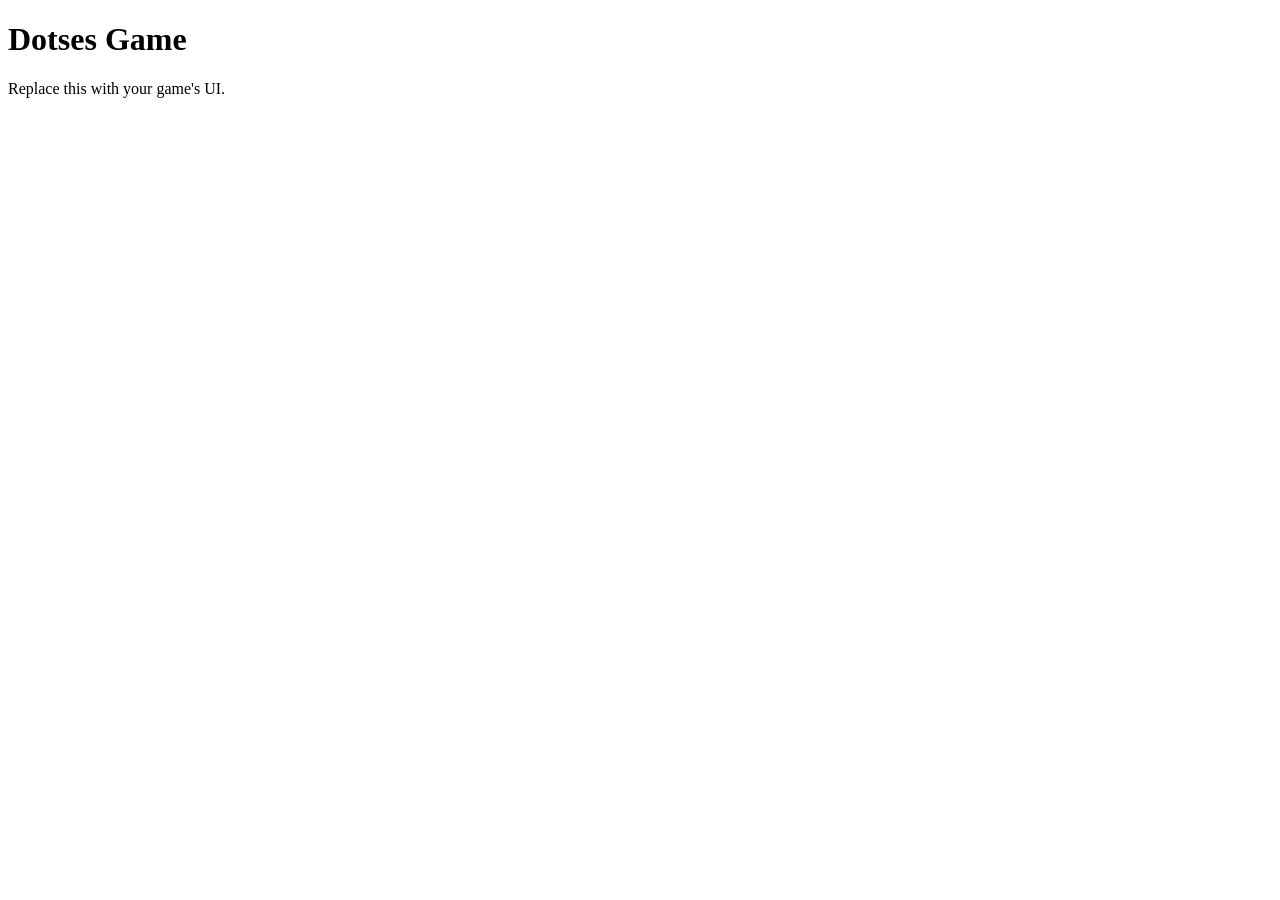
==== index.html @ 31c44cd8 "init" ====
<!doctype html>
<html lang="en">
  <head>
    <meta charset="utf-8">
    <meta name="viewport" content="width=device-width, initial-scale=1">
    <meta name="description" content="dotses_game">
    <title>Dotses Game</title>
    <link rel="icon" href="/favicon.ico">
    <!-- Stylesheet -->
    <link rel="stylesheet" href="styles.css">
    <!-- Main script -->
    <script src="main.js" defer></script>
  </head>
  <body>
    <main>
      <h1>Dotses Game</h1>
      <p>Replace this with your game's UI.</p>
    </main>
  </body>
</html>
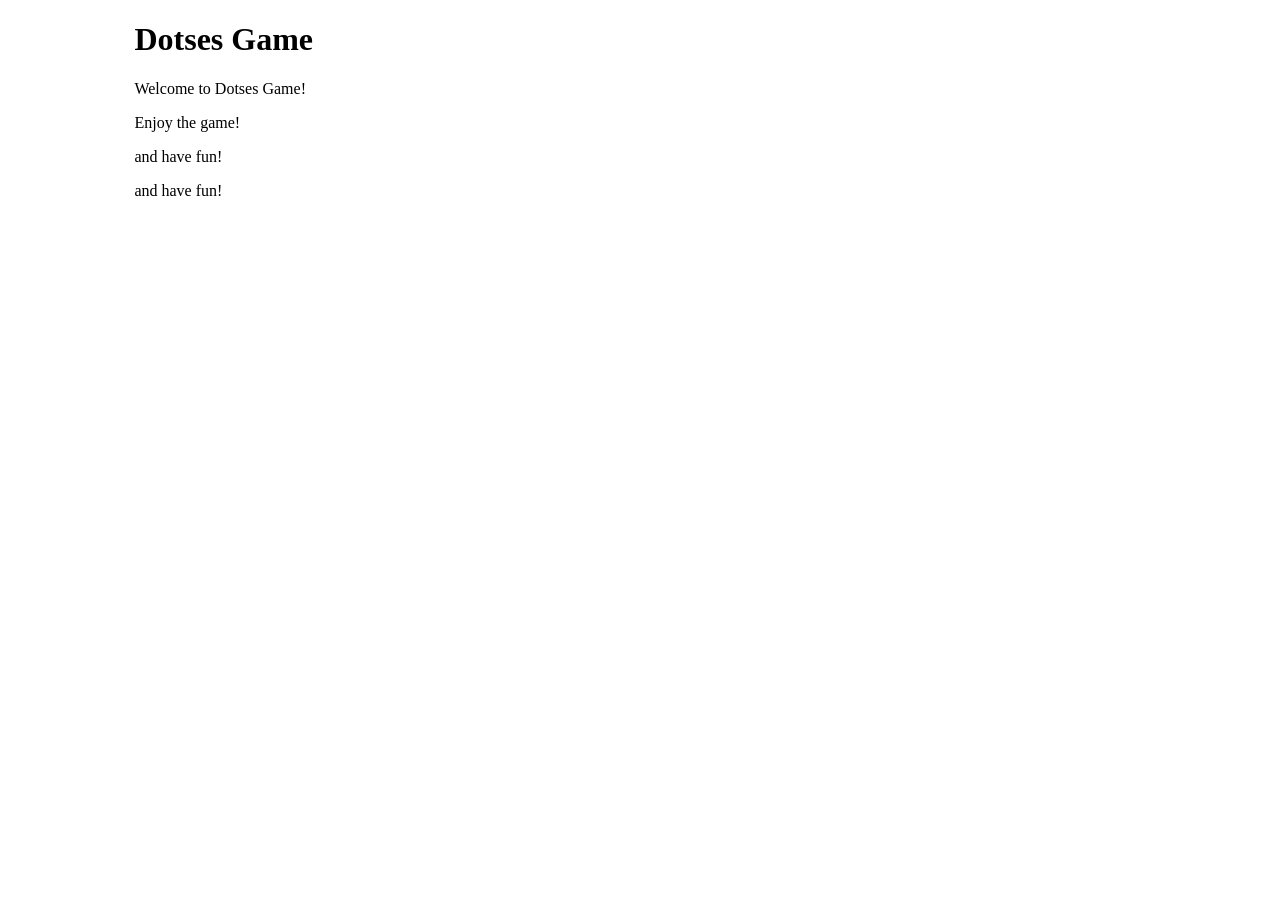
==== commit ab18712d: "v00001" ====
--- a/index.html
+++ b/index.html
@@ -5,16 +5,17 @@
     <meta name="viewport" content="width=device-width, initial-scale=1">
     <meta name="description" content="dotses_game">
     <title>Dotses Game</title>
-    <link rel="icon" href="/favicon.ico">
-    <!-- Stylesheet -->
-    <link rel="stylesheet" href="styles.css">
-    <!-- Main script -->
-    <script src="main.js" defer></script>
+    <style>
+      main { width: 80%; margin: 0 auto; }
+    </style>
   </head>
   <body>
     <main>
       <h1>Dotses Game</h1>
-      <p>Replace this with your game's UI.</p>
+      <p>Welcome to Dotses Game!</p>
+      <p>Enjoy the game!</p>
+      <p>and have fun!</p>
+      <p>and have fun!</p>  
     </main>
   </body>
 </html>
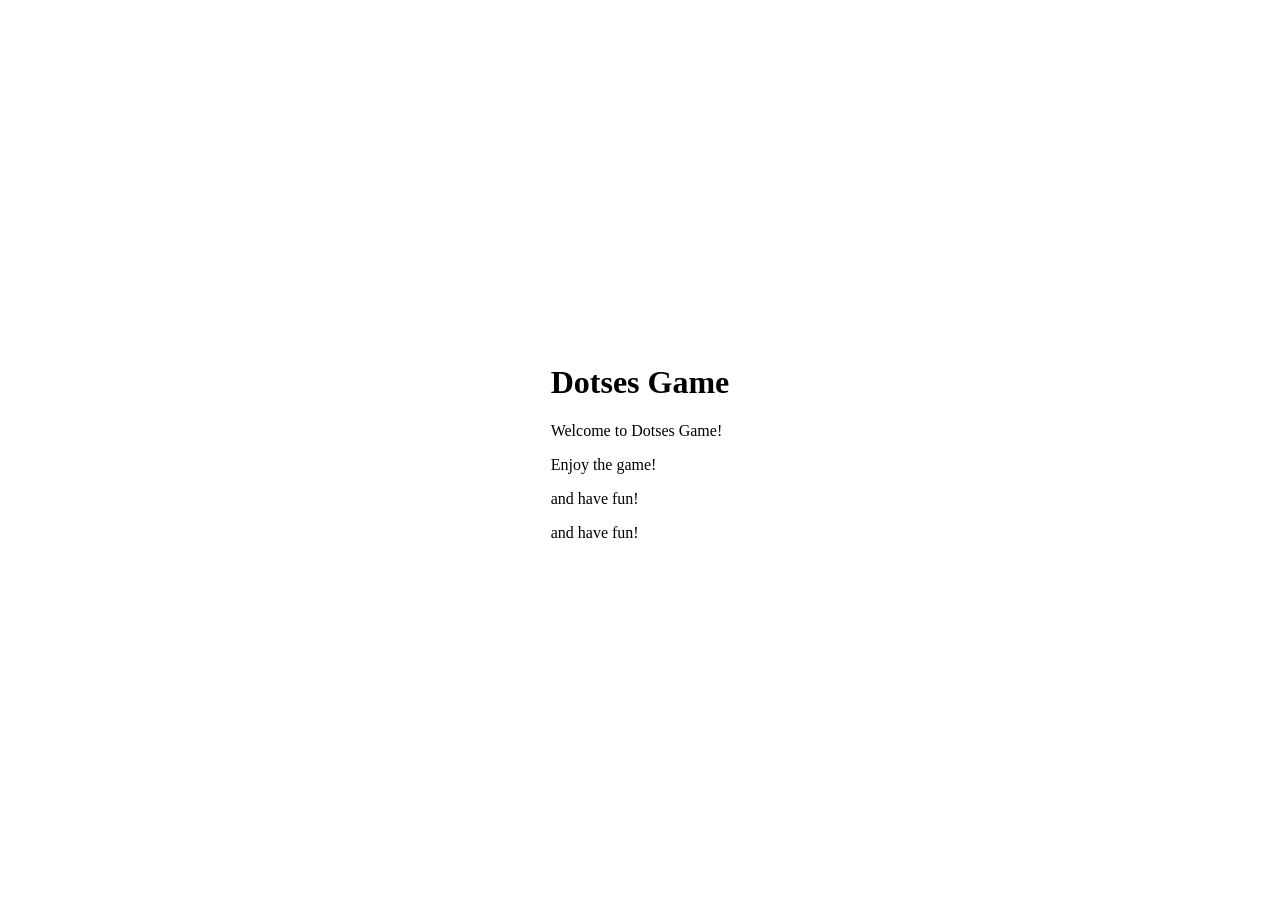
==== commit 306e21bc: "centering" ====
--- a/index.html
+++ b/index.html
@@ -6,7 +6,9 @@
     <meta name="description" content="dotses_game">
     <title>Dotses Game</title>
     <style>
-      main { width: 80%; margin: 0 auto; }
+      html, body { height: 100%; margin: 0; }
+      body { display: flex; align-items: center; justify-content: center; min-height: 100vh; }
+      main { /* content container — no fixed width so it can center naturally */ }
     </style>
   </head>
   <body>
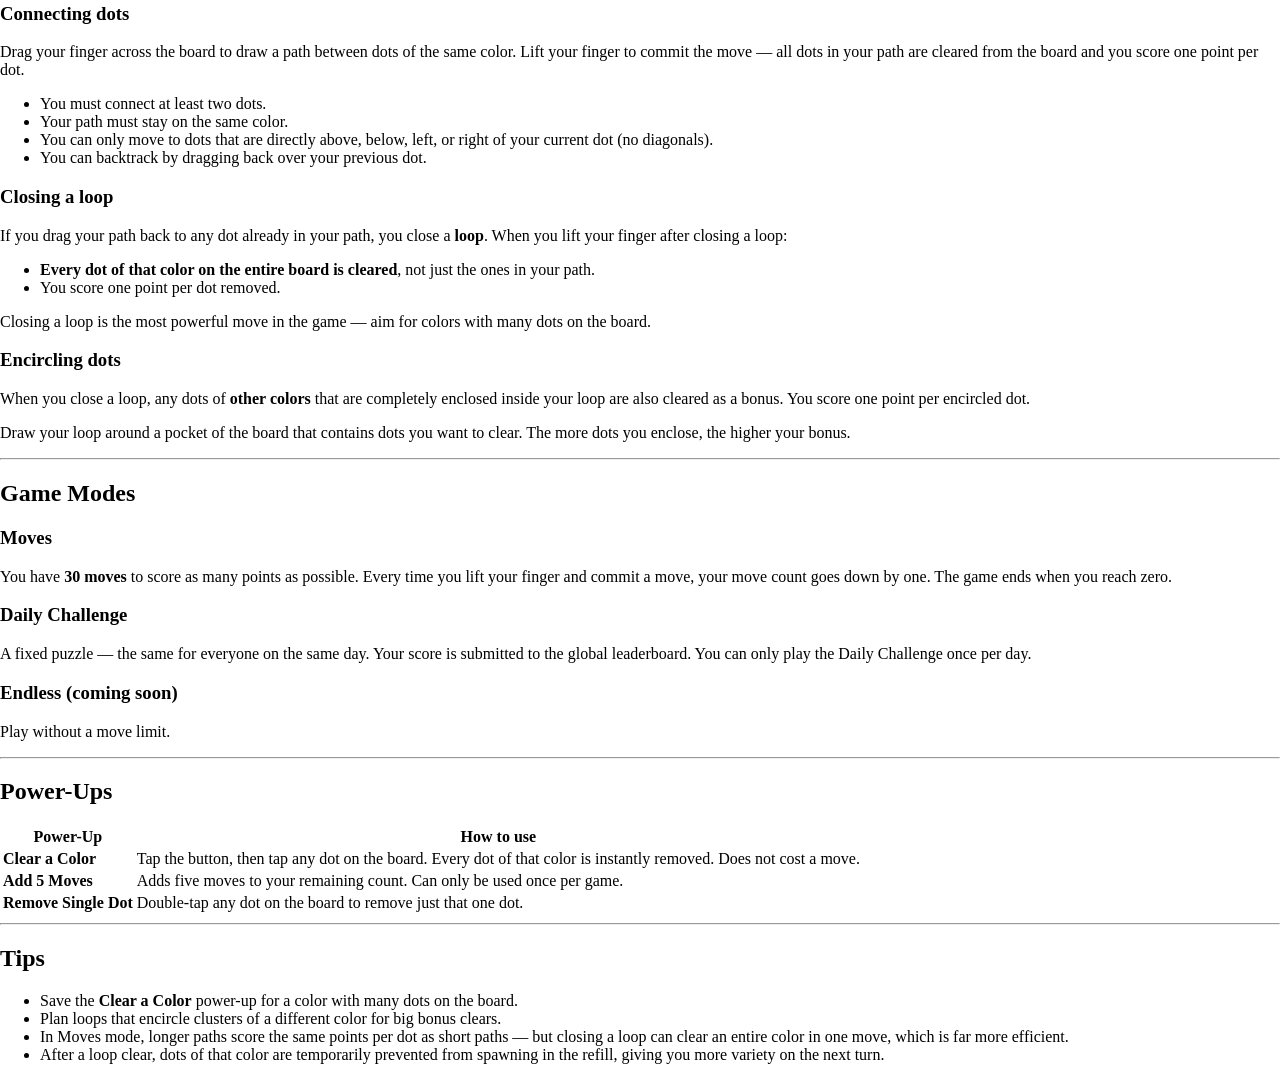
==== commit ddfaa5c7: "how to" ====
--- a/index.html
+++ b/index.html
@@ -13,11 +13,70 @@
   </head>
   <body>
     <main>
-      <h1>Dotses Game</h1>
-      <p>Welcome to Dotses Game!</p>
-      <p>Enjoy the game!</p>
-      <p>and have fun!</p>
-      <p>and have fun!</p>  
+      <h1>Dotses</h1>
+      <p>Connect same-color dots to clear them from the board and score points.</p>
+
+      <hr />
+
+      <h2>How to Play</h2>
+
+      <h3>Connecting dots</h3>
+      <p>Drag your finger across the board to draw a path between dots of the same color. Lift your finger to commit the move — all dots in your path are cleared from the board and you score one point per dot.</p>
+      <ul>
+        <li>You must connect at least two dots.</li>
+        <li>Your path must stay on the same color.</li>
+        <li>You can only move to dots that are directly above, below, left, or right of your current dot (no diagonals).</li>
+        <li>You can backtrack by dragging back over your previous dot.</li>
+      </ul>
+
+      <h3>Closing a loop</h3>
+      <p>If you drag your path back to any dot already in your path, you close a <strong>loop</strong>. When you lift your finger after closing a loop:</p>
+      <ul>
+        <li><strong>Every dot of that color on the entire board is cleared</strong>, not just the ones in your path.</li>
+        <li>You score one point per dot removed.</li>
+      </ul>
+      <p>Closing a loop is the most powerful move in the game — aim for colors with many dots on the board.</p>
+
+      <h3>Encircling dots</h3>
+      <p>When you close a loop, any dots of <strong>other colors</strong> that are completely enclosed inside your loop are also cleared as a bonus. You score one point per encircled dot.</p>
+      <p>Draw your loop around a pocket of the board that contains dots you want to clear. The more dots you enclose, the higher your bonus.</p>
+
+      <hr />
+
+      <h2>Game Modes</h2>
+
+      <h3>Moves</h3>
+      <p>You have <strong>30 moves</strong> to score as many points as possible. Every time you lift your finger and commit a move, your move count goes down by one. The game ends when you reach zero.</p>
+
+      <h3>Daily Challenge</h3>
+      <p>A fixed puzzle — the same for everyone on the same day. Your score is submitted to the global leaderboard. You can only play the Daily Challenge once per day.</p>
+
+      <h3>Endless (coming soon)</h3>
+      <p>Play without a move limit.</p>
+
+      <hr />
+
+      <h2>Power-Ups</h2>
+      <table>
+        <thead>
+          <tr><th>Power-Up</th><th>How to use</th></tr>
+        </thead>
+        <tbody>
+          <tr><td><strong>Clear a Color</strong></td><td>Tap the button, then tap any dot on the board. Every dot of that color is instantly removed. Does not cost a move.</td></tr>
+          <tr><td><strong>Add 5 Moves</strong></td><td>Adds five moves to your remaining count. Can only be used once per game.</td></tr>
+          <tr><td><strong>Remove Single Dot</strong></td><td>Double-tap any dot on the board to remove just that one dot.</td></tr>
+        </tbody>
+      </table>
+
+      <hr />
+
+      <h2>Tips</h2>
+      <ul>
+        <li>Save the <strong>Clear a Color</strong> power-up for a color with many dots on the board.</li>
+        <li>Plan loops that encircle clusters of a different color for big bonus clears.</li>
+        <li>In Moves mode, longer paths score the same points per dot as short paths — but closing a loop can clear an entire color in one move, which is far more efficient.</li>
+        <li>After a loop clear, dots of that color are temporarily prevented from spawning in the refill, giving you more variety on the next turn.</li>
+      </ul>
     </main>
   </body>
 </html>
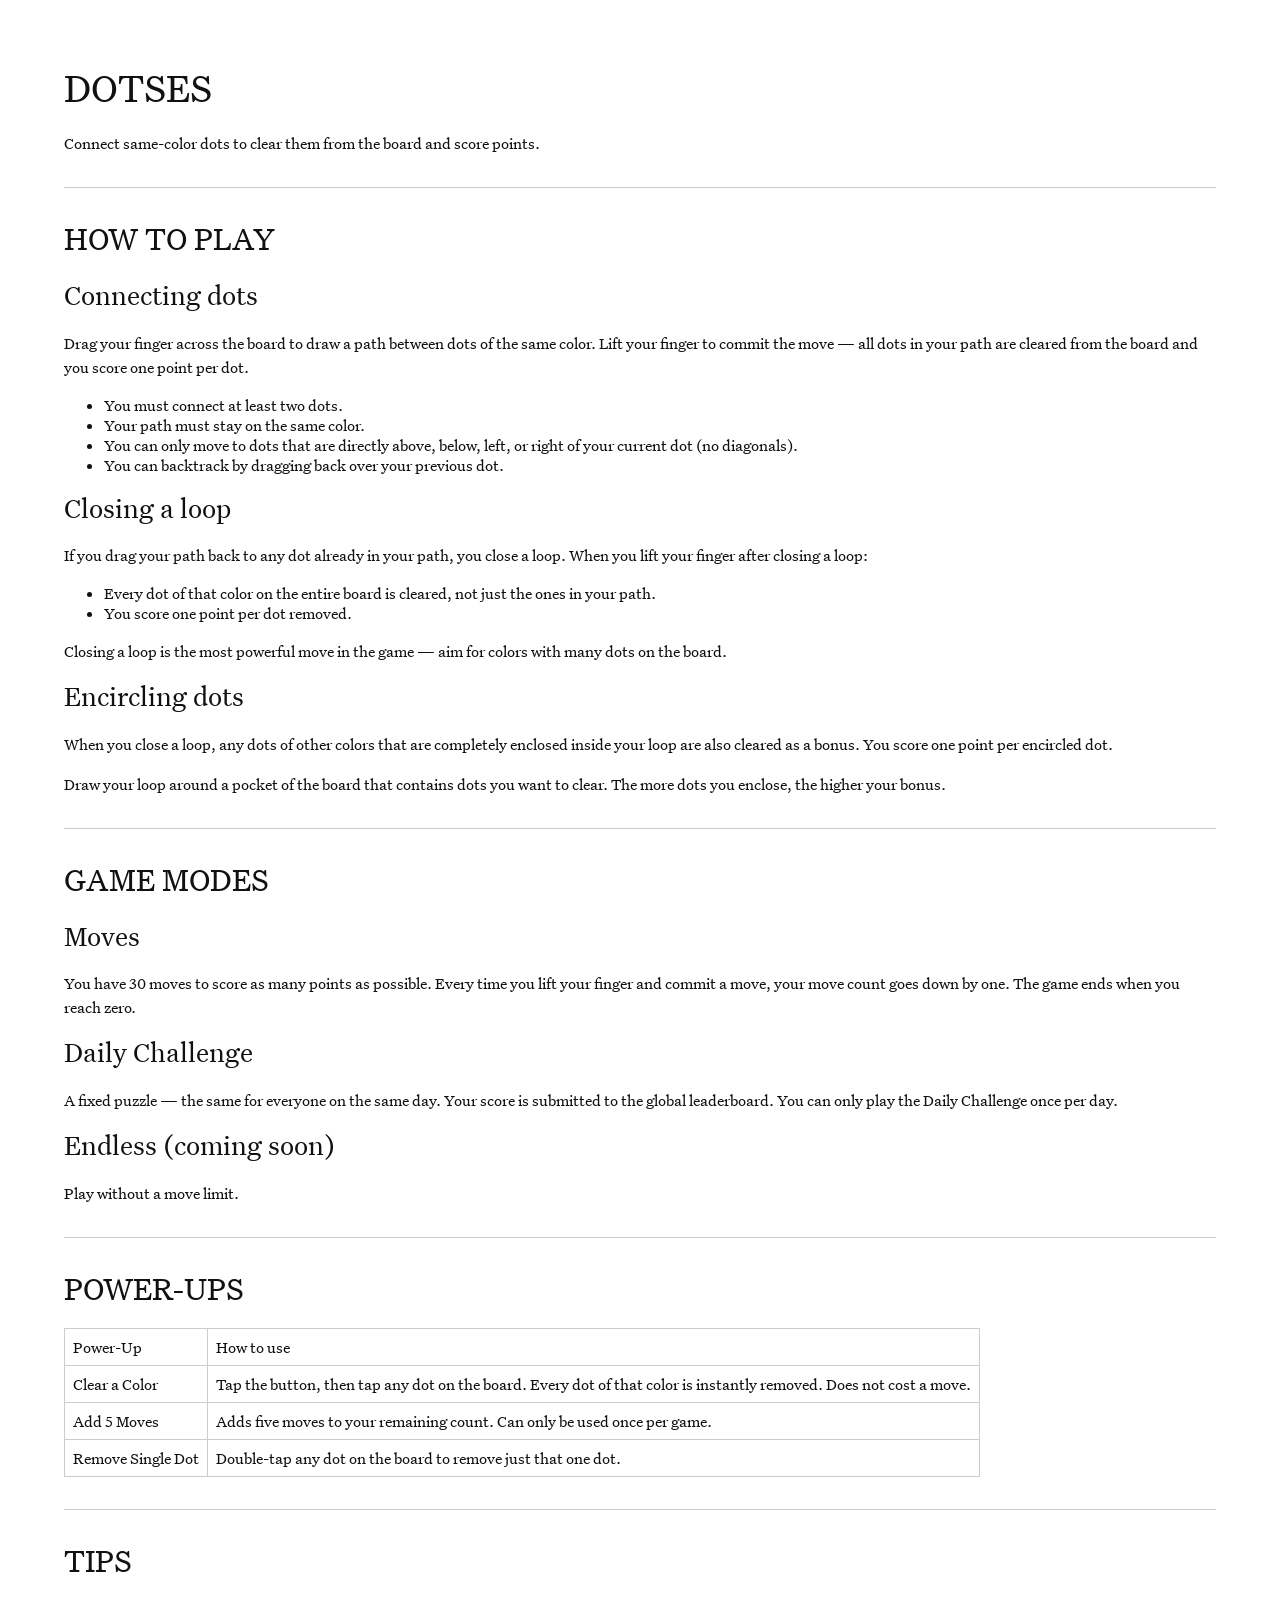
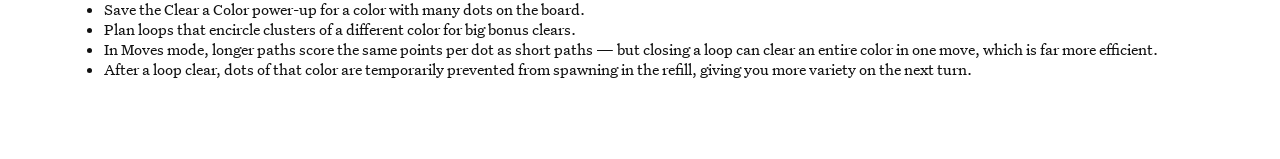
==== commit 53a46d51: "font" ====
--- a/index.html
+++ b/index.html
@@ -5,11 +5,7 @@
     <meta name="viewport" content="width=device-width, initial-scale=1">
     <meta name="description" content="dotses_game">
     <title>Dotses Game</title>
-    <style>
-      html, body { height: 100%; margin: 0; }
-      body { display: flex; align-items: center; justify-content: center; min-height: 100vh; }
-      main { /* content container — no fixed width so it can center naturally */ }
-    </style>
+    <link rel="stylesheet" href="css/global.css">
   </head>
   <body>
     <main>
--- a/css/global.css
+++ b/css/global.css
@@ -0,0 +1,101 @@
+
+
+/* Fallback: single-file mapping (use if you only have UntitledSerif.woff2) */
+@font-face {
+    font-family: "Untitled Serif";
+    src: url("fonts/UntitledSerif.woff2") format("woff2");
+    font-weight: 400 700;
+    font-style: normal;
+    font-display: swap;
+}
+
+
+:root {
+    --site-font: "Untitled Serif", system-ui, -apple-system, Roboto, "Helvetica Neue", Arial, sans-serif;
+}
+
+html,
+body {
+    height: 100%;
+    margin: 0;
+    font-size: 16px;
+    font-synthesis: weight style;
+
+}
+
+html,
+body,
+* {
+    font-family: var(--site-font) !important;
+    -webkit-font-smoothing: antialiased;
+    -moz-osx-font-smoothing: grayscale;
+}
+
+body {
+    background: #fff;
+    color: #111;
+    box-sizing: border-box;
+    overflow-y: auto;
+}
+
+main {
+    padding: 4rem;
+
+}
+
+h1,
+h2,
+h3,
+h4,
+h5,
+h6 {
+    margin: 0 0 1.2rem 0;
+    line-height: 1.2;
+}
+h1 {
+    font-size: 2.5rem;
+    text-transform: uppercase;
+}
+h2 {
+    font-size: 2rem;
+    text-transform: uppercase;
+}
+h3 {
+    font-size: 1.75rem;
+}
+h4 {
+    font-size: 1.5rem;
+}
+h5 {
+    font-size: 1.25rem;
+}
+h6 {
+    font-size: 1.075rem;
+}
+p {
+    margin: 0 0 1rem 0;
+    line-height: 1.5;
+}
+a {
+    color: #2c77cd;
+    text-decoration: none;
+}
+a:hover {
+    text-decoration: underline;
+}
+table {
+    border-collapse: collapse;
+    margin: 1rem 0;
+}
+table th,
+table td {
+    border: 1px solid #ccc;
+    padding: 0.5rem;
+    text-align: left;
+}
+
+hr {
+    border: none;
+    border-top: 1px solid #ccc;
+    margin: 2rem 0;
+}
